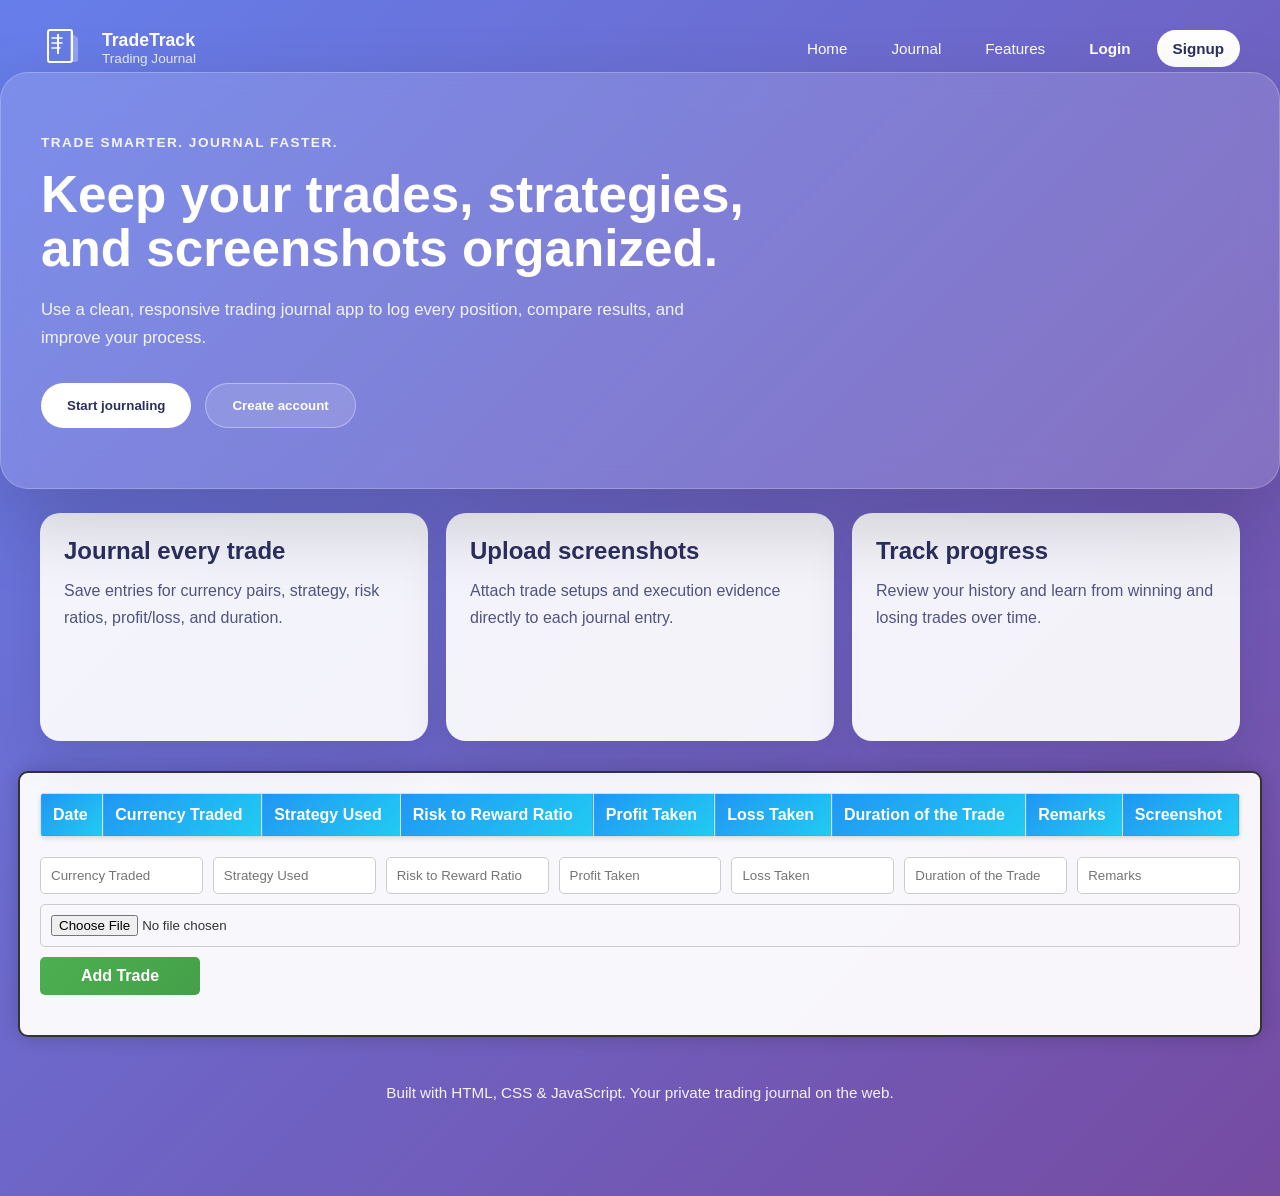
==== index.html @ 4f5ebfee "Initial trading journal app" ====
<!DOCTYPE html>
<html lang="en">
<head>
    <meta charset="UTF-8">
    <meta name="viewport" content="width=device-width, initial-scale=1.0">
    <meta name="description" content="Trading Journal website to track your trades, strategies, screenshots, and notes.">
    <meta name="theme-color" content="#667eea">
    <title>My Trading Journal</title>
    <link rel="icon" href="favicon.svg" type="image/svg+xml">
    <link rel="stylesheet" href="css/style.css">
</head>
<body>
    <header class="site-header">
        <div class="brand">
            <svg class="brand-logo" viewBox="0 0 48 48" xmlns="http://www.w3.org/2000/svg">
                <rect x="8" y="6" width="24" height="32" rx="2" fill="none" stroke="currentColor" stroke-width="2"/>
                <path d="M18 10 L18 30" stroke="currentColor" stroke-width="2"/>
                <line x1="12" y1="14" x2="22" y2="14" stroke="currentColor" stroke-width="1.5" stroke-linecap="round"/>
                <line x1="12" y1="19" x2="22" y2="19" stroke="currentColor" stroke-width="1.5" stroke-linecap="round"/>
                <line x1="12" y1="24" x2="20" y2="24" stroke="currentColor" stroke-width="1.5" stroke-linecap="round"/>
                <path d="M30 8 L38 14 L38 36 Q38 38 36 38 L30 38 L30 8" fill="currentColor" opacity="0.3"/>
            </svg>
            <div>
                <strong>TradeTrack</strong>
                <p>Trading Journal</p>
            </div>
        </div>
        <div class="header-actions">
            <button class="menu-toggle" onclick="toggleMobileMenu()" aria-label="Open navigation menu">☰</button>
            <nav class="site-nav">
                <a href="#hero">Home</a>
                <a href="#journal">Journal</a>
                <a href="#features">Features</a>
            </nav>
            <div id="auth" class="auth-links">
                <button class="nav-btn" onclick="showLogin()">Login</button>
                <button class="nav-btn accent" onclick="showSignup()">Signup</button>
            </div>
            <button class="dark-toggle" onclick="toggleDarkMode()" aria-label="Toggle dark mode">🌙</button>
        </div>
    </header>

    <section id="hero" class="hero">
        <div class="hero-copy">
            <span class="eyebrow">Trade smarter. Journal faster.</span>
            <h1>Keep your trades, strategies, and screenshots organized.</h1>
            <p>Use a clean, responsive trading journal app to log every position, compare results, and improve your process.</p>
            <div class="hero-actions">
                <button onclick="document.getElementById('journal').scrollIntoView({ behavior: 'smooth' })">Start journaling</button>
                <button class="secondary" onclick="showSignup()">Create account</button>
            </div>
        </div>
    </section>

    <section id="features" class="feature-grid">
        <div class="feature-card">
            <h2>Journal every trade</h2>
            <p>Save entries for currency pairs, strategy, risk ratios, profit/loss, and duration.</p>
        </div>
        <div class="feature-card">
            <h2>Upload screenshots</h2>
            <p>Attach trade setups and execution evidence directly to each journal entry.</p>
        </div>
        <div class="feature-card">
            <h2>Track progress</h2>
            <p>Review your history and learn from winning and losing trades over time.</p>
        </div>
    </section>

    <div id="loginForm" class="auth-panel" style="display:none;">
        <h3>Login</h3>
        <input type="text" id="loginUser" placeholder="Username">
        <input type="password" id="loginPass" placeholder="Password">
        <div class="auth-actions">
            <button onclick="login()">Login</button>
            <button class="secondary" onclick="hideLogin()">Cancel</button>
        </div>
    </div>
    <div id="signupForm" class="auth-panel" style="display:none;">
        <h3>Signup</h3>
        <input type="text" id="signupUser" placeholder="Username">
        <input type="password" id="signupPass" placeholder="Password">
        <div class="auth-actions">
            <button onclick="signup()">Signup</button>
            <button class="secondary" onclick="hideSignup()">Cancel</button>
        </div>
    </div>
    <div id="userInfo" class="user-info" style="display:none;">
        <span id="currentUser"></span>
        <button onclick="logout()">Logout</button>
    </div>

    <main id="journal" class="window">
        <div class="table-container">
            <table>
                <thead>
                    <tr>
                        <th>Date</th>
                        <th>Currency Traded</th>
                        <th>Strategy Used</th>
                        <th>Risk to Reward Ratio</th>
                        <th>Profit Taken</th>
                        <th>Loss Taken</th>
                        <th>Duration of the Trade</th>
                        <th>Remarks</th>
                        <th>Screenshot</th>
                    </tr>
                </thead>
                <tbody id="tradeTableBody">
                    <!-- Add trade entries here -->
                </tbody>
            </table>
        </div>
        <div class="add-trade">
            <input type="text" id="currency" placeholder="Currency Traded">
            <input type="text" id="strategy" placeholder="Strategy Used">
            <input type="text" id="riskReward" placeholder="Risk to Reward Ratio">
            <input type="text" id="profit" placeholder="Profit Taken">
            <input type="text" id="loss" placeholder="Loss Taken">
            <input type="text" id="duration" placeholder="Duration of the Trade">
            <input type="text" id="remarksInput" placeholder="Remarks">
            <input type="file" id="screenshot" accept="image/*">
            <button onclick="addTrade()">Add Trade</button>
        </div>
    </main>

    <footer class="site-footer">
        <p>Built with HTML, CSS & JavaScript. Your private trading journal on the web.</p>
    </footer>

    <script src="js/script.js"></script>
</body>
</html>
---- css/style.css ----
body {
    font-family: 'Segoe UI', Tahoma, Geneva, Verdana, sans-serif;
    margin: 0;
    padding: 0;
    background: linear-gradient(135deg, #667eea 0%, #764ba2 100%);
    min-height: 100vh;
    color: #333;
}

.site-header {
    max-width: 1200px;
    margin: 0 auto;
    padding: 24px 24px 0;
    display: flex;
    justify-content: space-between;
    align-items: center;
    gap: 16px;
}

.brand {
    display: flex;
    align-items: center;
    gap: 14px;
    color: #fff;
}

.brand-mark {
    width: 48px;
    height: 48px;
    border-radius: 16px;
    display: grid;
    place-items: center;
    background: rgba(255,255,255,0.15);
    color: #fff;
    font-weight: 800;
    font-size: 1.2rem;
    border: 1px solid rgba(255,255,255,0.2);
}

.brand-logo {
    width: 48px;
    height: 48px;
    color: #fff;
    flex-shrink: 0;
}

.brand strong {
    display: block;
    font-size: 1.1rem;
}

.brand p {
    margin: 0;
    font-size: 0.85rem;
    opacity: 0.85;
}

.header-actions {
    display: flex;
    align-items: center;
    gap: 12px;
}

.site-nav {
    display: flex;
    align-items: center;
    flex-wrap: wrap;
    gap: 12px;
}

.auth-links {
    display: flex;
    align-items: center;
    gap: 10px;
}

.site-nav a,
.site-nav button,
.auth-links button {
    color: #fff;
    text-decoration: none;
    border: none;
    background: transparent;
    padding: 10px 16px;
    border-radius: 999px;
    cursor: pointer;
    font-size: 0.95rem;
    transition: background 0.25s ease, transform 0.2s ease;
}

.site-nav a:hover,
.site-nav button:hover,
.auth-links button:hover {
    background: rgba(255,255,255,0.18);
}

.nav-btn.accent {
    background: #fff;
    color: #2b2f5d;
}

.nav-btn.accent:hover {
    background: #f3f3f3;
}

.menu-toggle,
.dark-toggle {
    display: none;
    background: rgba(255,255,255,0.16);
    color: #fff;
    border: none;
    border-radius: 999px;
    width: 44px;
    height: 44px;
    cursor: pointer;
    font-size: 1.2rem;
}

.menu-toggle:hover,
.dark-toggle:hover {
    background: rgba(255,255,255,0.25);
}

.site-nav.is-open {
    display: flex;
    flex-direction: column;
    width: 100%;
    background: rgba(255,255,255,0.12);
    padding: 16px;
    border-radius: 16px;
}

.hero {
    max-width: 1200px;
    margin: 0 auto 24px;
    background: rgba(255,255,255,0.14);
    border: 1px solid rgba(255,255,255,0.22);
    border-radius: 28px;
    padding: 60px 40px;
    box-shadow: 0 32px 80px rgba(0,0,0,0.18);
    backdrop-filter: blur(16px);
}

.hero-copy {
    max-width: 760px;
}

.eyebrow {
    text-transform: uppercase;
    letter-spacing: 1.5px;
    font-size: 0.85rem;
    font-weight: 700;
    color: rgba(255,255,255,0.9);
    display: inline-block;
    margin-bottom: 18px;
}

.hero h1 {
    color: #fff;
    font-size: clamp(2.5rem, 4vw, 4rem);
    margin: 0;
    line-height: 1.05;
}

.hero p {
    color: rgba(255,255,255,0.9);
    max-width: 700px;
    font-size: 1.05rem;
    margin: 20px 0 30px;
    line-height: 1.7;
}

.hero-actions {
    display: flex;
    flex-wrap: wrap;
    gap: 14px;
}

.hero-actions button,
.site-nav button,
.auth-links button,
#userInfo button,
#loginForm button,
#signupForm button,
.add-trade button {
    font-weight: 700;
}

.hero-actions button {
    background: #fff;
    color: #2b2f5d;
    padding: 14px 26px;
    border-radius: 999px;
    border: none;
}

.hero-actions button.secondary {
    background: rgba(255,255,255,0.14);
    color: #fff;
    border: 1px solid rgba(255,255,255,0.35);
}

.hero-actions button:hover {
    transform: translateY(-1px);
}

.feature-grid {
    max-width: 1200px;
    margin: 0 auto 30px;
    display: grid;
    grid-template-columns: repeat(3, minmax(220px, 1fr));
    gap: 18px;
    padding: 0 24px;
}

.feature-card {
    background: rgba(255,255,255,0.92);
    border-radius: 20px;
    padding: 24px;
    box-shadow: 0 18px 45px rgba(14,30,60,0.12);
    min-height: 180px;
}

.feature-card h2 {
    margin-top: 0;
    margin-bottom: 12px;
    color: #2b2f5d;
}

.feature-card p {
    margin: 0;
    color: #4f5481;
    line-height: 1.7;
}

.auth-row {
    max-width: 1200px;
    margin: 0 auto 20px;
    text-align: center;
}

.auth-panel {
    border: 1px solid rgba(255,255,255,0.22);
    padding: 24px;
    margin: 0 auto 20px;
    max-width: 360px;
    background-color: rgba(255,255,255,0.95);
    border-radius: 16px;
    box-shadow: 0 18px 35px rgba(0,0,0,0.1);
}

.auth-actions {
    display: flex;
    justify-content: space-between;
    gap: 12px;
    flex-wrap: wrap;
}

.user-info {
    max-width: 1200px;
    margin: 0 auto 20px;
    display: flex;
    justify-content: center;
    gap: 12px;
}

#loginForm, #signupForm input {
    width: 100%;
}

#loginForm button, #signupForm button {
    width: calc(50% - 6px);
}

.window {
    border: none;
    padding: 30px;
    margin: 0 auto 24px;
    background-color: rgba(255,255,255,0.98);
    box-shadow: 0 28px 90px rgba(11,32,69,0.14);
    max-width: 1200px;
    border-radius: 24px;
}

.table-container {
    overflow-x: auto;
    margin-bottom: 22px;
    border-radius: 18px;
    box-shadow: inset 0 0 0 1px rgba(34,46,84,0.04);
}

th, td {
    padding: 14px 16px;
    text-align: left;
    border: 1px solid #e8ecf3;
    white-space: nowrap;
}

th {
    background: linear-gradient(135deg, #3f83f7 0%, #2ea7e0 100%);
    color: white;
}

tr:nth-child(even) {
    background-color: #f7f9fc;
}

tr:hover {
    background-color: #edf5ff;
}

.add-trade {
    display: grid;
    grid-template-columns: repeat(auto-fit, minmax(180px, 1fr));
    gap: 12px;
    align-items: end;
    margin-bottom: 0;
}

.add-trade input,
.add-trade input[type="file"] {
    flex: unset;
    min-width: unset;
    width: 100%;
}

.add-trade button {
    grid-column: span 1;
    min-width: 160px;
}

footer.site-footer {
    max-width: 1200px;
    margin: 0 auto 40px;
    padding: 12px 24px 40px;
    color: rgba(255,255,255,0.92);
    text-align: center;
    font-size: 0.95rem;
}

img {
    border-radius: 5px;
}

.dark-mode {
    background: linear-gradient(135deg, #14142b 0%, #252549 100%);
    color: #e7e7ff;
}

.dark-mode .site-header,
.dark-mode .hero,
.dark-mode .feature-card,
.dark-mode .auth-panel,
.dark-mode .window {
    background: rgba(20,20,40,0.9);
    border-color: rgba(255,255,255,0.12);
}

.dark-mode .hero p,
.dark-mode .feature-card p,
.dark-mode .brand p,
.dark-mode .site-footer,
.dark-mode #loginForm h3,
.dark-mode #signupForm h3 {
    color: rgba(255,255,255,0.8);
}

.dark-mode th {
    background: linear-gradient(135deg, #3d6ff3 0%, #2a94e7 100%);
}

.dark-mode td,
.dark-mode th {
    color: #f2f2ff;
    border-color: rgba(255,255,255,0.08);
}

.dark-mode tr:nth-child(even) {
    background-color: rgba(255,255,255,0.04);
}

.dark-mode tr:hover {
    background-color: rgba(255,255,255,0.08);
}

.dark-mode .auth-links button,
.dark-mode .site-nav a,
.dark-mode .site-nav button,
.dark-mode .hero-actions button.secondary {
    background: rgba(255,255,255,0.08);
}

.dark-mode .hero-actions button {
    background: #ebe8ff;
    color: #1a1b3a;
}

.dark-mode .nav-btn.accent {
    background: #ffeb3b;
    color: #14213d;
}

.dark-mode .menu-toggle,
.dark-mode .dark-toggle {
    background: rgba(255,255,255,0.14);
}

@media (max-width: 900px) {
    .feature-grid {
        grid-template-columns: 1fr;
    }

    .hero {
        padding: 40px 24px;
    }

    .site-header {
        flex-direction: column;
        align-items: flex-start;
    }

    .site-nav {
        width: 100%;
        justify-content: flex-start;
    }
}

@media (max-width: 760px) {
    .menu-toggle,
    .dark-toggle {
        display: inline-flex;
    }

    .site-nav {
        display: none;
    }

    .site-nav.is-open {
        display: flex;
    }

    .header-actions {
        width: 100%;
        justify-content: space-between;
    }

    .auth-links {
        display: flex;
        gap: 10px;
    }
}

@media (max-width: 640px) {
    .hero h1 {
        font-size: 2.25rem;
    }

    .hero-actions {
        flex-direction: column;
    }

    #loginForm button, #signupForm button {
        width: 100%;
    }
}


#loginForm, #signupForm {
    border: 1px solid #ddd;
    padding: 20px;
    margin: 20px auto;
    max-width: 300px;
    background-color: rgba(255,255,255,0.9);
    border-radius: 10px;
    box-shadow: 0 4px 8px rgba(0,0,0,0.1);
}

#loginForm input, #signupForm input {
    width: 100%;
    padding: 10px;
    margin: 10px 0;
    border: 1px solid #ccc;
    border-radius: 5px;
    box-sizing: border-box;
}

#loginForm button, #signupForm button {
    background: #2196F3;
    color: white;
    border: none;
    padding: 10px;
    border-radius: 5px;
    cursor: pointer;
    width: 48%;
    margin: 5px 1%;
}

#loginForm button:hover, #signupForm button:hover {
    background: #1976D2;
}

.window {
    border: 2px solid #333;
    padding: 20px;
    margin: 20px auto;
    background-color: rgba(255,255,255,0.95);
    box-shadow: 0 0 20px rgba(0,0,0,0.2);
    max-width: 1200px;
    border-radius: 10px;
}

.table-container {
    overflow-x: auto;
    margin-bottom: 20px;
    border-radius: 5px;
    box-shadow: 0 2px 4px rgba(0,0,0,0.1);
}

table {
    min-width: 100%;
    border-collapse: collapse;
    background-color: white;
}

th, td {
    padding: 12px;
    text-align: left;
    border: 1px solid #ddd;
    white-space: nowrap;
}

th {
    background: linear-gradient(135deg, #2196F3 0%, #21CBF3 100%);
    color: white;
    font-weight: bold;
}

td:nth-child(8) {
    white-space: normal;
    max-width: 200px;
    word-wrap: break-word;
}

tr:nth-child(even) {
    background-color: #f9f9f9;
}

tr:hover {
    background-color: #e3f2fd;
}

.add-trade {
    display: flex;
    flex-wrap: wrap;
    gap: 10px;
    margin-bottom: 20px;
}

.add-trade input {
    flex: 1;
    min-width: 150px;
    padding: 10px;
    border: 1px solid #ccc;
    border-radius: 5px;
    box-sizing: border-box;
}

.add-trade button {
    padding: 10px 20px;
    background: linear-gradient(135deg, #4CAF50 0%, #45a049 100%);
    color: white;
    border: none;
    border-radius: 5px;
    cursor: pointer;
    font-size: 16px;
    transition: transform 0.2s;
}

.add-trade button:hover {
    transform: translateY(-2px);
    box-shadow: 0 4px 8px rgba(0,0,0,0.2);
}

img {
    border-radius: 5px;
}

.remarks-section {
    margin-top: 20px;
}

.remarks-section h2 {
    margin-bottom: 10px;
}

textarea {
    width: 100%;
    padding: 10px;
    border: 1px solid #ddd;
    border-radius: 4px;
}
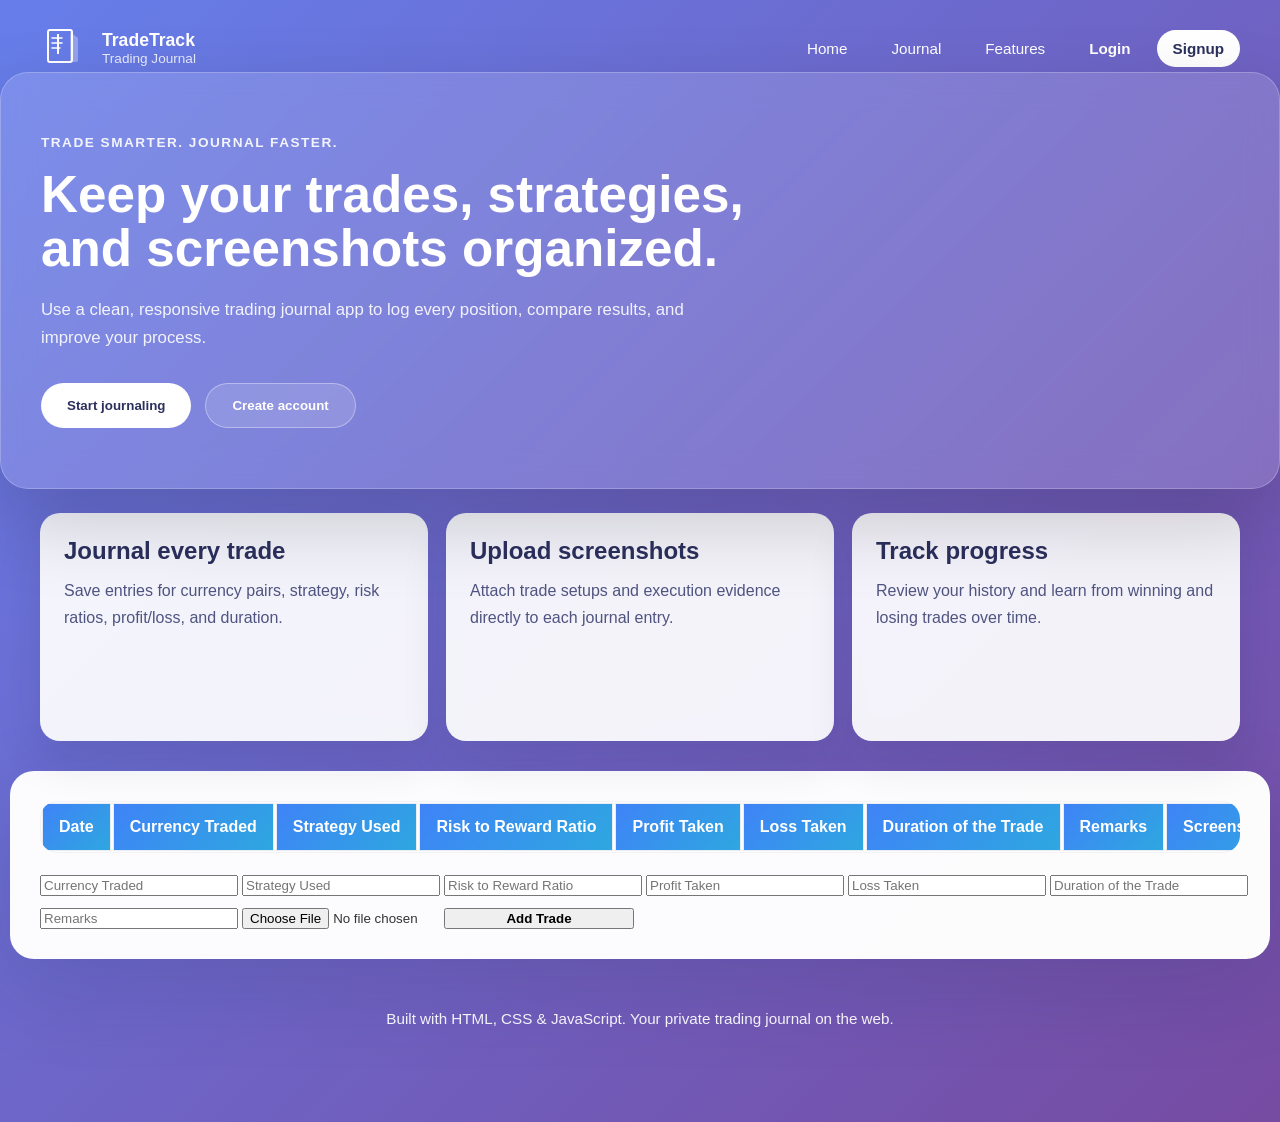
==== commit 12b1211b: "Fix login status and clean up UI styles" ====
--- a/index.html
+++ b/index.html
@@ -5,8 +5,12 @@
     <meta name="viewport" content="width=device-width, initial-scale=1.0">
     <meta name="description" content="Trading Journal website to track your trades, strategies, screenshots, and notes.">
     <meta name="theme-color" content="#667eea">
+    <meta name="apple-mobile-web-app-capable" content="yes">
+    <meta name="mobile-web-app-capable" content="yes">
+    <link rel="manifest" href="manifest.json">
+    <link rel="apple-touch-icon" href="favicon-192.svg">
+    <link rel="icon" href="favicon.svg" type="image/svg+xml">
     <title>My Trading Journal</title>
-    <link rel="icon" href="favicon.svg" type="image/svg+xml">
     <link rel="stylesheet" href="css/style.css">
 </head>
 <body>
@@ -26,17 +30,17 @@
             </div>
         </div>
         <div class="header-actions">
-            <button class="menu-toggle" onclick="toggleMobileMenu()" aria-label="Open navigation menu">☰</button>
+            <button class="menu-toggle" onclick="toggleMobileMenu()" aria-label="Open navigation menu">&#9776;</button>
             <nav class="site-nav">
                 <a href="#hero">Home</a>
                 <a href="#journal">Journal</a>
                 <a href="#features">Features</a>
             </nav>
             <div id="auth" class="auth-links">
-                <button class="nav-btn" onclick="showLogin()">Login</button>
-                <button class="nav-btn accent" onclick="showSignup()">Signup</button>
+                <button class="nav-btn" onclick="goToAuth()">Login</button>
+                <button class="nav-btn accent" onclick="goToAuth()">Signup</button>
             </div>
-            <button class="dark-toggle" onclick="toggleDarkMode()" aria-label="Toggle dark mode">🌙</button>
+            <button class="dark-toggle" onclick="toggleDarkMode()" aria-label="Toggle dark mode">&#9790;</button>
         </div>
     </header>
 
@@ -47,7 +51,7 @@
             <p>Use a clean, responsive trading journal app to log every position, compare results, and improve your process.</p>
             <div class="hero-actions">
                 <button onclick="document.getElementById('journal').scrollIntoView({ behavior: 'smooth' })">Start journaling</button>
-                <button class="secondary" onclick="showSignup()">Create account</button>
+                <button class="secondary" onclick="goToAuth()">Create account</button>
             </div>
         </div>
     </section>
@@ -67,24 +71,6 @@
         </div>
     </section>
 
-    <div id="loginForm" class="auth-panel" style="display:none;">
-        <h3>Login</h3>
-        <input type="text" id="loginUser" placeholder="Username">
-        <input type="password" id="loginPass" placeholder="Password">
-        <div class="auth-actions">
-            <button onclick="login()">Login</button>
-            <button class="secondary" onclick="hideLogin()">Cancel</button>
-        </div>
-    </div>
-    <div id="signupForm" class="auth-panel" style="display:none;">
-        <h3>Signup</h3>
-        <input type="text" id="signupUser" placeholder="Username">
-        <input type="password" id="signupPass" placeholder="Password">
-        <div class="auth-actions">
-            <button onclick="signup()">Signup</button>
-            <button class="secondary" onclick="hideSignup()">Cancel</button>
-        </div>
-    </div>
     <div id="userInfo" class="user-info" style="display:none;">
         <span id="currentUser"></span>
         <button onclick="logout()">Logout</button>
@@ -125,9 +111,9 @@
     </main>
 
     <footer class="site-footer">
-        <p>Built with HTML, CSS & JavaScript. Your private trading journal on the web.</p>
+        <p>Built with HTML, CSS &amp; JavaScript. Your private trading journal on the web.</p>
     </footer>
 
     <script src="js/script.js"></script>
 </body>
-</html>+</html>
--- a/css/style.css
+++ b/css/style.css
@@ -249,11 +249,75 @@
     box-shadow: 0 18px 35px rgba(0,0,0,0.1);
 }
 
-.auth-actions {
-    display: flex;
-    justify-content: space-between;
-    gap: 12px;
-    flex-wrap: wrap;
+.auth-window {
+    max-width: 820px;
+    margin: 40px auto 40px;
+    display: grid;
+    gap: 20px;
+    padding: 0 24px;
+}
+
+.auth-nav {
+    gap: 18px;
+}
+
+.auth-switch {
+    margin-top: 18px;
+    color: #4f5481;
+}
+
+.auth-switch a {
+    color: #3f83f7;
+    text-decoration: none;
+}
+
+.auth-switch a:hover {
+    text-decoration: underline;
+}
+
+.google-signin-box {
+    max-width: 360px;
+    margin: 0 auto 20px;
+    text-align: center;
+    padding: 24px;
+    border: 1px solid rgba(63, 131, 247, 0.18);
+    border-radius: 16px;
+    background: rgba(255,255,255,0.92);
+}
+
+#googleSignInButton {
+    min-height: 48px;
+    display: flex;
+    justify-content: center;
+    align-items: center;
+}
+
+.oauth-text {
+    margin-top: 12px;
+    color: #5e668c;
+    font-size: 0.95rem;
+}
+
+.oauth-note {
+    margin-top: 8px;
+    color: #546484;
+    font-size: 0.9rem;
+}
+
+.auth-page .site-header,
+.auth-page .auth-panel {
+    background: rgba(255,255,255,0.95);
+}
+
+.auth-page .site-header {
+    margin-bottom: 0;
+}
+
+.auth-page .hero,
+.auth-page .window,
+.auth-page .feature-grid,
+.auth-page .site-footer {
+    display: none;
 }
 
 .user-info {
@@ -463,139 +527,3 @@
         width: 100%;
     }
 }
-
-
-#loginForm, #signupForm {
-    border: 1px solid #ddd;
-    padding: 20px;
-    margin: 20px auto;
-    max-width: 300px;
-    background-color: rgba(255,255,255,0.9);
-    border-radius: 10px;
-    box-shadow: 0 4px 8px rgba(0,0,0,0.1);
-}
-
-#loginForm input, #signupForm input {
-    width: 100%;
-    padding: 10px;
-    margin: 10px 0;
-    border: 1px solid #ccc;
-    border-radius: 5px;
-    box-sizing: border-box;
-}
-
-#loginForm button, #signupForm button {
-    background: #2196F3;
-    color: white;
-    border: none;
-    padding: 10px;
-    border-radius: 5px;
-    cursor: pointer;
-    width: 48%;
-    margin: 5px 1%;
-}
-
-#loginForm button:hover, #signupForm button:hover {
-    background: #1976D2;
-}
-
-.window {
-    border: 2px solid #333;
-    padding: 20px;
-    margin: 20px auto;
-    background-color: rgba(255,255,255,0.95);
-    box-shadow: 0 0 20px rgba(0,0,0,0.2);
-    max-width: 1200px;
-    border-radius: 10px;
-}
-
-.table-container {
-    overflow-x: auto;
-    margin-bottom: 20px;
-    border-radius: 5px;
-    box-shadow: 0 2px 4px rgba(0,0,0,0.1);
-}
-
-table {
-    min-width: 100%;
-    border-collapse: collapse;
-    background-color: white;
-}
-
-th, td {
-    padding: 12px;
-    text-align: left;
-    border: 1px solid #ddd;
-    white-space: nowrap;
-}
-
-th {
-    background: linear-gradient(135deg, #2196F3 0%, #21CBF3 100%);
-    color: white;
-    font-weight: bold;
-}
-
-td:nth-child(8) {
-    white-space: normal;
-    max-width: 200px;
-    word-wrap: break-word;
-}
-
-tr:nth-child(even) {
-    background-color: #f9f9f9;
-}
-
-tr:hover {
-    background-color: #e3f2fd;
-}
-
-.add-trade {
-    display: flex;
-    flex-wrap: wrap;
-    gap: 10px;
-    margin-bottom: 20px;
-}
-
-.add-trade input {
-    flex: 1;
-    min-width: 150px;
-    padding: 10px;
-    border: 1px solid #ccc;
-    border-radius: 5px;
-    box-sizing: border-box;
-}
-
-.add-trade button {
-    padding: 10px 20px;
-    background: linear-gradient(135deg, #4CAF50 0%, #45a049 100%);
-    color: white;
-    border: none;
-    border-radius: 5px;
-    cursor: pointer;
-    font-size: 16px;
-    transition: transform 0.2s;
-}
-
-.add-trade button:hover {
-    transform: translateY(-2px);
-    box-shadow: 0 4px 8px rgba(0,0,0,0.2);
-}
-
-img {
-    border-radius: 5px;
-}
-
-.remarks-section {
-    margin-top: 20px;
-}
-
-.remarks-section h2 {
-    margin-bottom: 10px;
-}
-
-textarea {
-    width: 100%;
-    padding: 10px;
-    border: 1px solid #ddd;
-    border-radius: 4px;
-}
